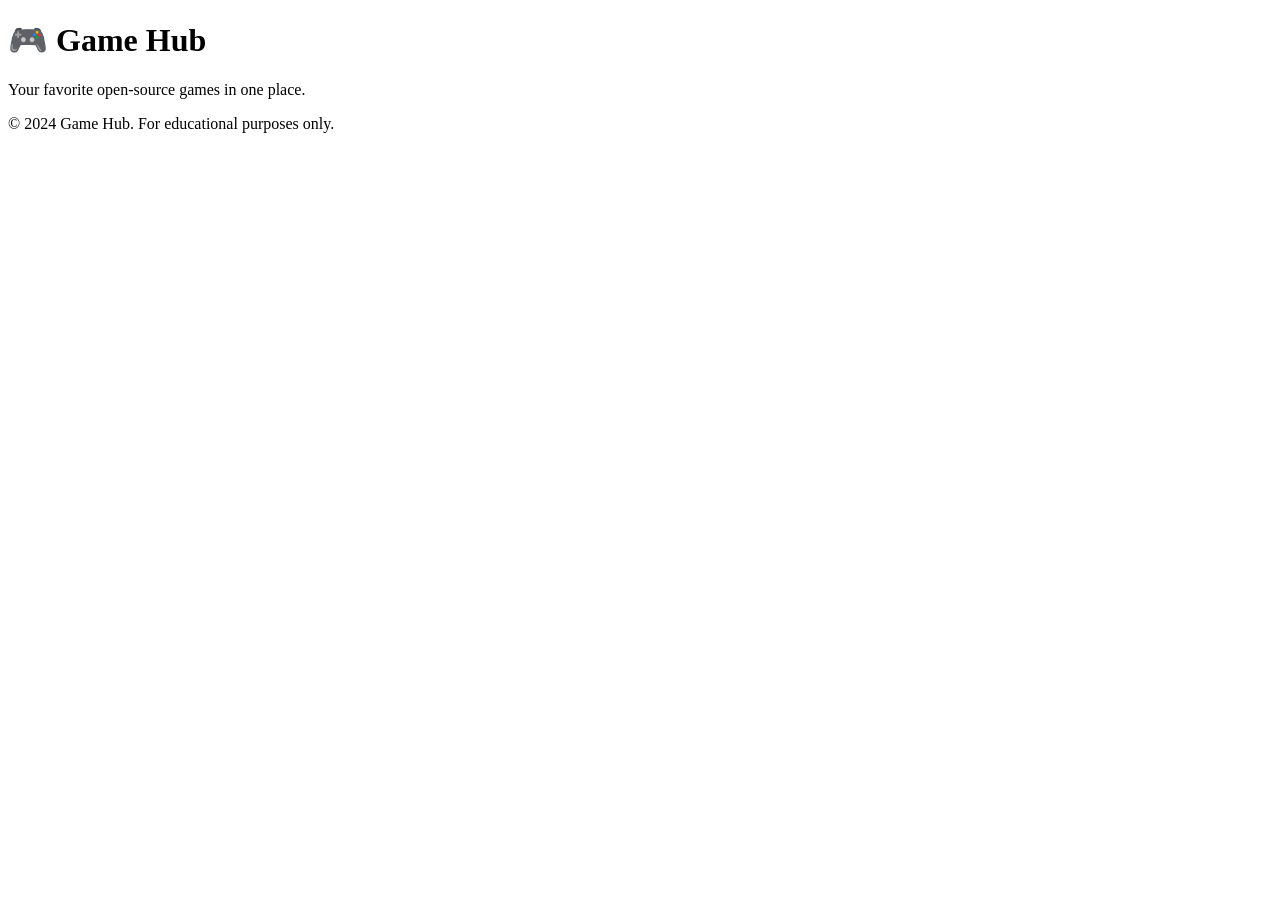
==== index.html @ 19670aff "Update index.html" ====
<!DOCTYPE html>
<html lang="en">
<head>
    <meta charset="UTF-8">
    <meta name="viewport" content="width=device-width, initial-scale=1.0">
    <title>My Game Hub</title>
    <link rel="stylesheet" href="style.css">
</head>
<body>
    <header>
        <h1>🎮 Game Hub</h1>
        <p>Your favorite open-source games in one place.</p>
    </header>

    <main id="game-container">
        <!-- Games will be loaded here by JavaScript -->
    </main>

    <footer>
        <p>&copy; 2024 Game Hub. For educational purposes only.</p>
    </footer>

    <script src="script.js"></script>
</body>
</html>
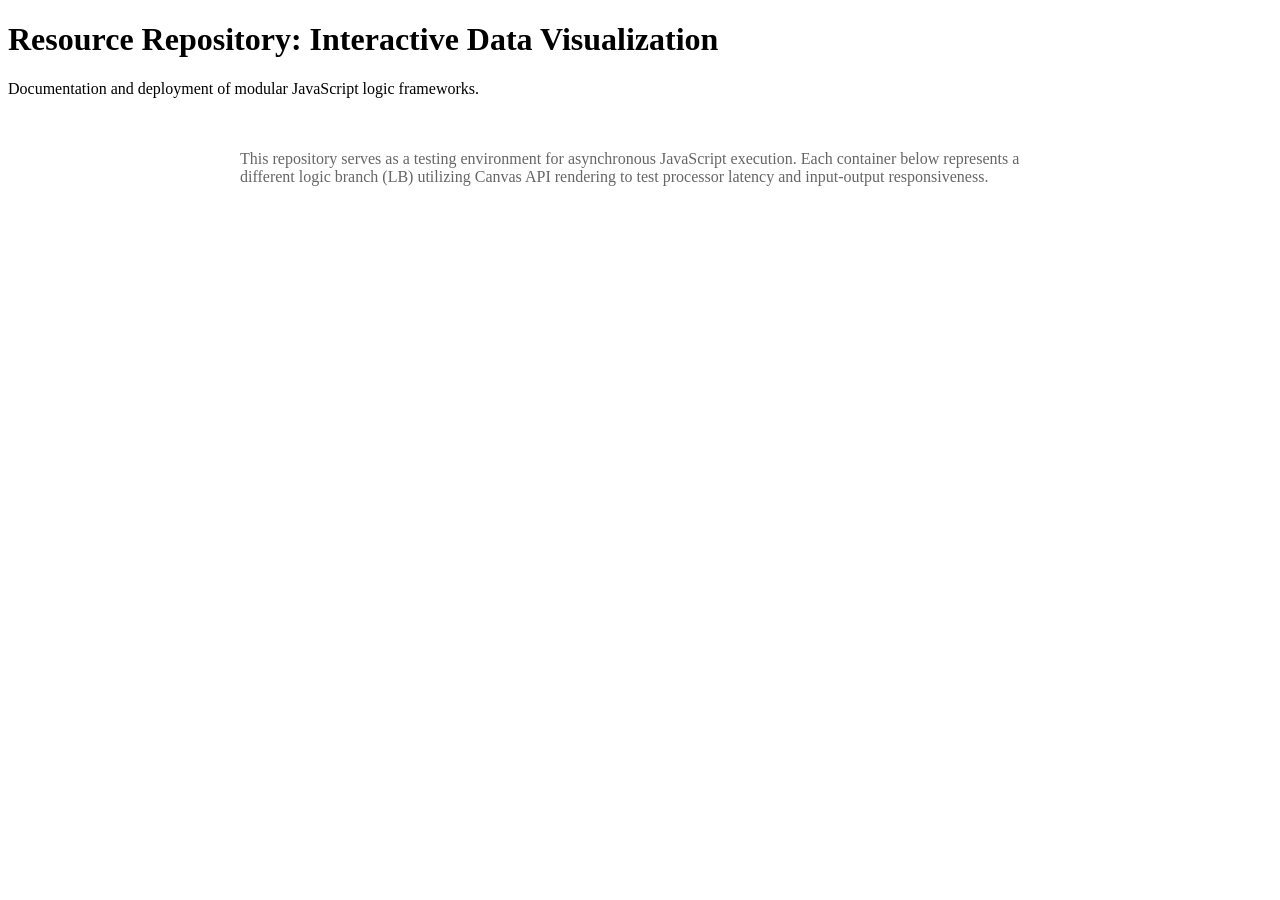
==== commit 648b32d5: "Update index.html" ====
--- a/index.html
+++ b/index.html
@@ -3,23 +3,25 @@
 <head>
     <meta charset="UTF-8">
     <meta name="viewport" content="width=device-width, initial-scale=1.0">
-    <title>My Game Hub</title>
-    <link rel="stylesheet" href="style.css">
+    <title>Module Documentation - JS Interaction Labs</title>
+    <link rel="stylesheet" href="system-styles.css">
 </head>
 <body>
     <header>
-        <h1>🎮 Game Hub</h1>
-        <p>Your favorite open-source games in one place.</p>
+        <h1>Resource Repository: Interactive Data Visualization</h1>
+        <p>Documentation and deployment of modular JavaScript logic frameworks.</p>
     </header>
 
-    <main id="game-container">
-        <!-- Games will be loaded here by JavaScript -->
+    <div id="intro-text" style="padding: 20px; max-width: 800px; margin: 0 auto; color: #666;">
+        <p>This repository serves as a testing environment for asynchronous JavaScript execution. 
+        Each container below represents a different logic branch (LB) utilizing Canvas API rendering 
+        to test processor latency and input-output responsiveness.</p>
+    </div>
+
+    <main id="logic-container">
+        <!-- Modules load here -->
     </main>
 
-    <footer>
-        <p>&copy; 2024 Game Hub. For educational purposes only.</p>
-    </footer>
-
-    <script src="script.js"></script>
+    <script src="app-logic.js"></script>
 </body>
 </html>
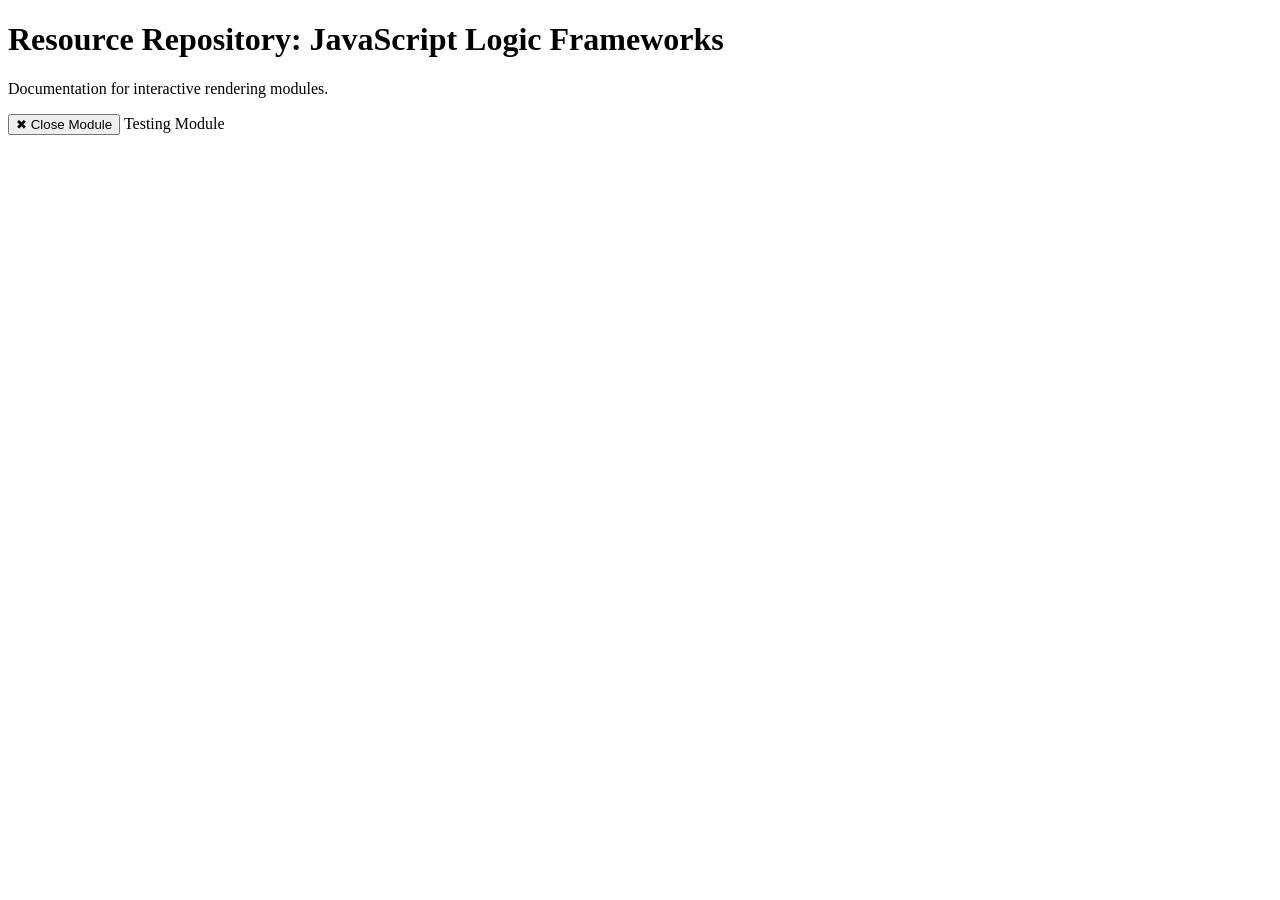
==== commit e2a97258: "Update index.html" ====
--- a/index.html
+++ b/index.html
@@ -3,24 +3,27 @@
 <head>
     <meta charset="UTF-8">
     <meta name="viewport" content="width=device-width, initial-scale=1.0">
-    <title>Module Documentation - JS Interaction Labs</title>
+    <title>Research Project - Logic Labs</title>
     <link rel="stylesheet" href="system-styles.css">
 </head>
 <body>
-    <header>
-        <h1>Resource Repository: Interactive Data Visualization</h1>
-        <p>Documentation and deployment of modular JavaScript logic frameworks.</p>
+    <header id="main-header">
+        <h1>Resource Repository: JavaScript Logic Frameworks</h1>
+        <p>Documentation for interactive rendering modules.</p>
     </header>
 
-    <div id="intro-text" style="padding: 20px; max-width: 800px; margin: 0 auto; color: #666;">
-        <p>This repository serves as a testing environment for asynchronous JavaScript execution. 
-        Each container below represents a different logic branch (LB) utilizing Canvas API rendering 
-        to test processor latency and input-output responsiveness.</p>
+    <main id="logic-container">
+        <!-- Game cards will load here -->
+    </main>
+
+    <!-- THE PLAYER OVERLAY (Hidden by default) -->
+    <div id="player-overlay">
+        <div class="player-controls">
+            <button onclick="closeModule()">✖ Close Module</button>
+            <span id="module-title">Testing Module</span>
+        </div>
+        <iframe id="game-frame" src="" frameborder="0"></iframe>
     </div>
-
-    <main id="logic-container">
-        <!-- Modules load here -->
-    </main>
 
     <script src="app-logic.js"></script>
 </body>
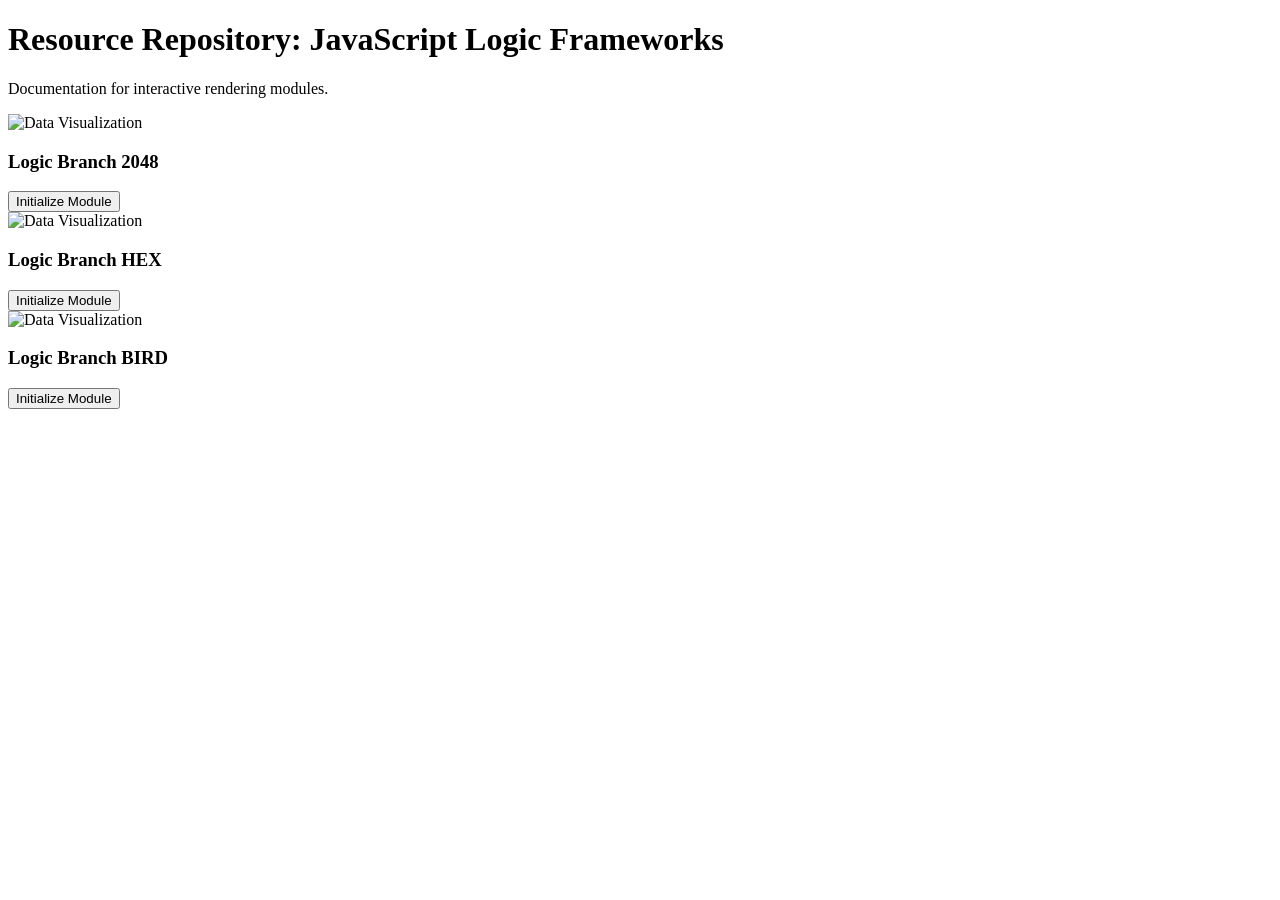
==== commit ae52f244: "Update index.html" ====
--- a/index.html
+++ b/index.html
@@ -5,6 +5,10 @@
     <meta name="viewport" content="width=device-width, initial-scale=1.0">
     <title>Research Project - Logic Labs</title>
     <link rel="stylesheet" href="system-styles.css">
+    <style>
+        /* This ensures the player is hidden immediately if the CSS file fails to load */
+        #player-overlay { display: none; }
+    </style>
 </head>
 <body>
     <header id="main-header">
@@ -13,10 +17,10 @@
     </header>
 
     <main id="logic-container">
-        <!-- Game cards will load here -->
+        <!-- Game cards will load here via JavaScript -->
     </main>
 
-    <!-- THE PLAYER OVERLAY (Hidden by default) -->
+    <!-- THE PLAYER OVERLAY -->
     <div id="player-overlay">
         <div class="player-controls">
             <button onclick="closeModule()">✖ Close Module</button>
--- a/system-styles.css
+++ b/system-styles.css
@@ -0,0 +1,37 @@
+/* Existing styles... (keep your header and card styles from before) */
+
+/* The Fullscreen Player */
+#player-overlay {
+    display: none; /* Hidden until clicked */
+    position: fixed;
+    top: 0;
+    left: 0;
+    width: 100%;
+    height: 100%;
+    background: #000;
+    z-index: 1000;
+}
+
+.player-controls {
+    background: #24292e;
+    color: white;
+    padding: 10px;
+    display: flex;
+    justify-content: space-between;
+    align-items: center;
+}
+
+.player-controls button {
+    background: #d73a49;
+    color: white;
+    border: none;
+    padding: 5px 15px;
+    cursor: pointer;
+    border-radius: 4px;
+}
+
+#game-frame {
+    width: 100%;
+    height: calc(100% - 45px); /* Subtracts the height of the control bar */
+    background: white;
+}
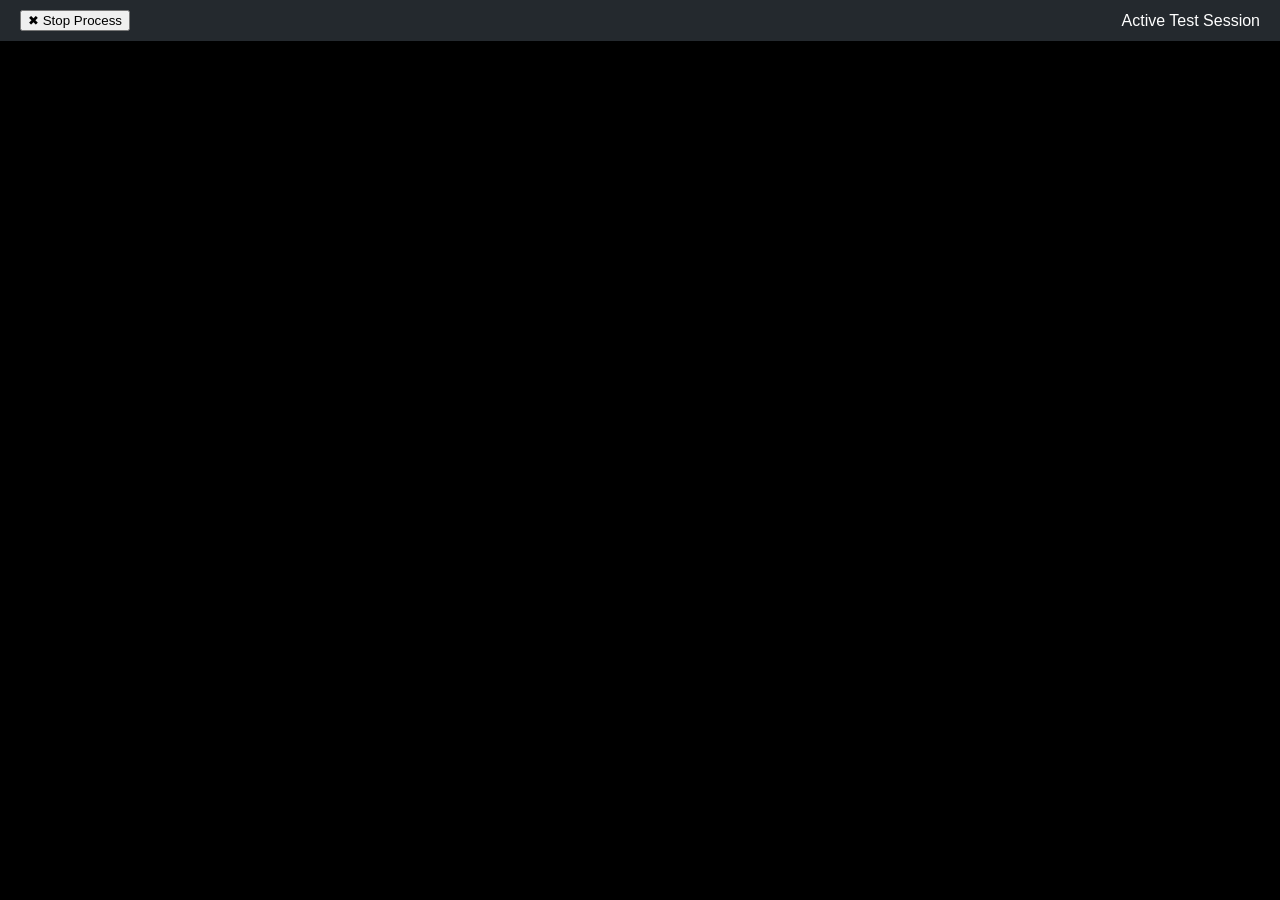
==== commit 4b5ba44e: "Update index.html" ====
--- a/index.html
+++ b/index.html
@@ -3,28 +3,66 @@
 <head>
     <meta charset="UTF-8">
     <meta name="viewport" content="width=device-width, initial-scale=1.0">
-    <title>Research Project - Logic Labs</title>
+    <title>Documentation | JS-Logic Framework</title>
     <link rel="stylesheet" href="system-styles.css">
-    <style>
-        /* This ensures the player is hidden immediately if the CSS file fails to load */
-        #player-overlay { display: none; }
-    </style>
 </head>
 <body>
-    <header id="main-header">
-        <h1>Resource Repository: JavaScript Logic Frameworks</h1>
-        <p>Documentation for interactive rendering modules.</p>
-    </header>
+    <div class="app-container">
+        <!-- SIDEBAR -->
+        <aside class="sidebar">
+            <div class="logo">JS-Logic <span>v4.2</span></div>
+            <nav>
+                <p class="nav-label">Documentation</p>
+                <ul>
+                    <li><a href="#" onclick="showArticle('intro')">Introduction</a></li>
+                    <li><a href="#" onclick="showArticle('api')">API Endpoints</a></li>
+                    <li><a href="#" onclick="showArticle('rendering')">Canvas Rendering</a></li>
+                </ul>
+                <p class="nav-label">Developer Tools</p>
+                <ul>
+                    <li><a href="#" class="special-link" onclick="showEditor()">💻 Script Editor</a></li>
+                </ul>
+            </nav>
+        </aside>
 
-    <main id="logic-container">
-        <!-- Game cards will load here via JavaScript -->
-    </main>
+        <!-- MAIN CONTENT -->
+        <main class="content-area">
+            <!-- Article Section -->
+            <section id="article-view">
+                <div id="article-content">
+                    <!-- Default Article -->
+                    <h1>Introduction to JS-Logic</h1>
+                    <p>The JS-Logic framework is designed for high-performance data processing and visualization. It utilizes a modular approach to handle complex calculations in the browser environment.</p>
+                    <p>Use the sidebar to navigate through the technical specifications or use the Script Editor to test custom rendering logic.</p>
+                </div>
+            </section>
 
-    <!-- THE PLAYER OVERLAY -->
+            <!-- Script Editor Section (Hidden by default) -->
+            <section id="editor-view" style="display: none;">
+                <div class="editor-header">
+                    <span>File Explorer: project_root/src/logic/</span>
+                </div>
+                <div class="editor-layout">
+                    <div class="file-list" id="editor-files">
+                        <!-- Game list will load here as "scripts" -->
+                    </div>
+                    <div class="code-pane">
+                        <div class="code-header">
+                            <span id="current-filename">Select a file...</span>
+                            <button id="test-btn" class="test-btn" style="display: none;">▶ Run Test</button>
+                        </div>
+                        <pre id="code-display">// Select a script from the left to view the logic modules.</pre>
+                    </div>
+                </div>
+            </section>
+        </main>
+    </div>
+
+    <!-- GAME OVERLAY (Your existing player) -->
     <div id="player-overlay">
         <div class="player-controls">
-            <button onclick="closeModule()">✖ Close Module</button>
-            <span id="module-title">Testing Module</span>
+            <button onclick="closeModule()">✖ Stop Process</button>
+            <span id="module-title">Active Test Session</span>
         </div>
         <iframe id="game-frame" src="" frameborder="0"></iframe>
     </div>
--- a/system-styles.css
+++ b/system-styles.css
@@ -1,37 +1,73 @@
-/* Existing styles... (keep your header and card styles from before) */
+body {
+    font-family: Arial, sans-serif;
+    background-color: #f6f8fa;
+    color: #24292e;
+    margin: 0;
+    text-align: center;
+}
 
-/* The Fullscreen Player */
+header {
+    background-color: #24292e;
+    color: white;
+    padding: 30px;
+    border-bottom: 3px solid #2ea44f;
+}
+
+#logic-container {
+    display: flex;
+    flex-wrap: wrap;
+    gap: 20px;
+    padding: 40px;
+    justify-content: center;
+}
+
+.data-module-card {
+    background: white;
+    border: 1px solid #d1d5da;
+    border-radius: 8px;
+    width: 250px;
+    padding: 15px;
+    box-shadow: 0 2px 5px rgba(0,0,0,0.1);
+}
+
+.data-module-card img {
+    width: 100%;
+    border-radius: 4px;
+}
+
+.btn-launch {
+    background-color: #2ea44f;
+    color: white;
+    border: none;
+    padding: 10px 20px;
+    border-radius: 5px;
+    cursor: pointer;
+    font-weight: bold;
+    margin-top: 10px;
+    width: 100%;
+}
+
+/* FULLSCREEN PLAYER */
 #player-overlay {
-    display: none; /* Hidden until clicked */
     position: fixed;
     top: 0;
     left: 0;
     width: 100%;
     height: 100%;
     background: #000;
-    z-index: 1000;
+    z-index: 9999;
 }
 
 .player-controls {
     background: #24292e;
     color: white;
-    padding: 10px;
+    padding: 10px 20px;
     display: flex;
     justify-content: space-between;
     align-items: center;
 }
 
-.player-controls button {
-    background: #d73a49;
-    color: white;
-    border: none;
-    padding: 5px 15px;
-    cursor: pointer;
-    border-radius: 4px;
-}
-
 #game-frame {
     width: 100%;
-    height: calc(100% - 45px); /* Subtracts the height of the control bar */
-    background: white;
+    height: calc(100% - 50px);
 }
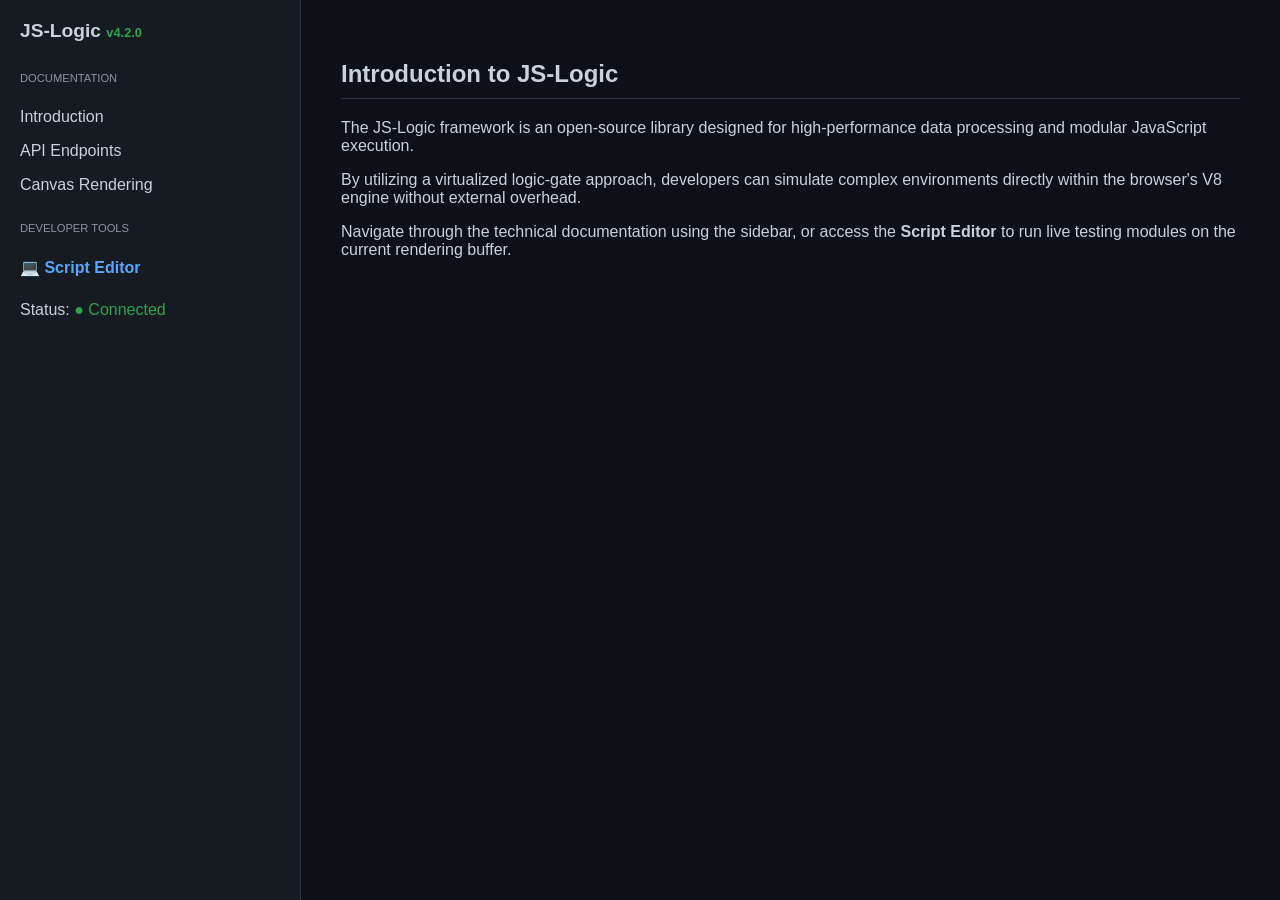
==== commit 50e0c6f0: "Update index.html" ====
--- a/index.html
+++ b/index.html
@@ -7,66 +7,83 @@
     <link rel="stylesheet" href="system-styles.css">
 </head>
 <body>
+
     <div class="app-container">
         <!-- SIDEBAR -->
         <aside class="sidebar">
-            <div class="logo">JS-Logic <span>v4.2</span></div>
+            <div class="logo">JS-Logic <span>v4.2.0</span></div>
             <nav>
                 <p class="nav-label">Documentation</p>
                 <ul>
-                    <li><a href="#" onclick="showArticle('intro')">Introduction</a></li>
-                    <li><a href="#" onclick="showArticle('api')">API Endpoints</a></li>
-                    <li><a href="#" onclick="showArticle('rendering')">Canvas Rendering</a></li>
+                    <li><a href="javascript:void(0)" onclick="showArticle('intro')">Introduction</a></li>
+                    <li><a href="javascript:void(0)" onclick="showArticle('api')">API Endpoints</a></li>
+                    <li><a href="javascript:void(0)" onclick="showArticle('rendering')">Canvas Rendering</a></li>
                 </ul>
                 <p class="nav-label">Developer Tools</p>
                 <ul>
-                    <li><a href="#" class="special-link" onclick="showEditor()">💻 Script Editor</a></li>
+                    <!-- THE HIDDEN ENTRANCE -->
+                    <li><a href="javascript:void(0)" class="special-link" onclick="showEditor()">💻 Script Editor</a></li>
                 </ul>
             </nav>
+            <div class="sidebar-footer">
+                Status: <span style="color: #2ea44f;">● Connected</span>
+            </div>
         </aside>
 
-        <!-- MAIN CONTENT -->
+        <!-- MAIN CONTENT AREA -->
         <main class="content-area">
-            <!-- Article Section -->
+            
+            <!-- SECTION 1: ARTICLES (Boring text) -->
             <section id="article-view">
                 <div id="article-content">
-                    <!-- Default Article -->
                     <h1>Introduction to JS-Logic</h1>
-                    <p>The JS-Logic framework is designed for high-performance data processing and visualization. It utilizes a modular approach to handle complex calculations in the browser environment.</p>
-                    <p>Use the sidebar to navigate through the technical specifications or use the Script Editor to test custom rendering logic.</p>
+                    <p>The JS-Logic framework is an open-source library designed for high-performance data processing and modular JavaScript execution.</p>
+                    <p>By utilizing a virtualized logic-gate approach, developers can simulate complex environments directly within the browser's V8 engine without external overhead.</p>
+                    <p>Navigate through the technical documentation using the sidebar, or access the <strong>Script Editor</strong> to run live testing modules on the current rendering buffer.</p>
                 </div>
             </section>
 
-            <!-- Script Editor Section (Hidden by default) -->
+            <!-- SECTION 2: SCRIPT EDITOR (The Game Hub) -->
             <section id="editor-view" style="display: none;">
-                <div class="editor-header">
-                    <span>File Explorer: project_root/src/logic/</span>
+                <div class="editor-header-bar">
+                    <span>File Explorer: project_root / src / testing / logic_modules</span>
                 </div>
+                
                 <div class="editor-layout">
+                    <!-- File Selection Column -->
                     <div class="file-list" id="editor-files">
-                        <!-- Game list will load here as "scripts" -->
+                        <!-- JS-Logic.js will inject names like 'snake_control.js' here -->
                     </div>
+
+                    <!-- Code Display Column -->
                     <div class="code-pane">
                         <div class="code-header">
-                            <span id="current-filename">Select a file...</span>
+                            <span id="current-filename">Select a file to view source...</span>
+                            <!-- THE "TEST" BUTTON -->
                             <button id="test-btn" class="test-btn" style="display: none;">▶ Run Test</button>
                         </div>
-                        <pre id="code-display">// Select a script from the left to view the logic modules.</pre>
+                        <pre id="code-display">// JS-Logic Framework Code Viewer
+// Please select a module from the file explorer to begin testing.</pre>
                     </div>
                 </div>
             </section>
         </main>
     </div>
 
-    <!-- GAME OVERLAY (Your existing player) -->
+    <!-- SECTION 3: THE PLAYER OVERLAY (The actual game window) -->
     <div id="player-overlay">
         <div class="player-controls">
-            <button onclick="closeModule()">✖ Stop Process</button>
-            <span id="module-title">Active Test Session</span>
+            <div class="control-info">
+                <span class="status-dot"></span>
+                <span id="module-title">Active Test Session</span>
+            </div>
+            <button class="close-btn" onclick="closeModule()">✖ Stop Process</button>
         </div>
         <iframe id="game-frame" src="" frameborder="0"></iframe>
     </div>
 
+    <!-- LINK TO YOUR JAVASCRIPT -->
     <script src="app-logic.js"></script>
+
 </body>
 </html>
--- a/system-styles.css
+++ b/system-styles.css
@@ -1,73 +1,48 @@
-body {
-    font-family: Arial, sans-serif;
-    background-color: #f6f8fa;
-    color: #24292e;
-    margin: 0;
-    text-align: center;
+:root {
+    --bg-dark: #0d1117;
+    --bg-sidebar: #161b22;
+    --accent: #2ea44f;
+    --border: #30363d;
+    --text-main: #c9d1d9;
+    --text-dim: #8b949e;
 }
 
-header {
-    background-color: #24292e;
-    color: white;
-    padding: 30px;
-    border-bottom: 3px solid #2ea44f;
+body, html {
+    margin: 0; padding: 0;
+    height: 100%; font-family: -apple-system, sans-serif;
+    background: var(--bg-dark); color: var(--text-main);
 }
 
-#logic-container {
-    display: flex;
-    flex-wrap: wrap;
-    gap: 20px;
-    padding: 40px;
-    justify-content: center;
+.app-container { display: flex; height: 100vh; }
+
+/* Sidebar */
+.sidebar {
+    width: 260px; background: var(--bg-sidebar);
+    border-right: 1px solid var(--border); padding: 20px;
 }
+.logo { font-weight: bold; font-size: 1.2rem; margin-bottom: 30px; }
+.logo span { color: var(--accent); font-size: 0.8rem; }
+.nav-label { color: var(--text-dim); font-size: 0.7rem; text-transform: uppercase; margin-top: 20px; }
+nav ul { list-style: none; padding: 0; }
+nav li a { display: block; padding: 8px 0; color: var(--text-main); text-decoration: none; cursor: pointer; }
+nav li a:hover { color: var(--accent); }
+.special-link { color: #58a6ff !important; font-weight: bold; }
 
-.data-module-card {
-    background: white;
-    border: 1px solid #d1d5da;
-    border-radius: 8px;
-    width: 250px;
-    padding: 15px;
-    box-shadow: 0 2px 5px rgba(0,0,0,0.1);
-}
+/* Main Content */
+.content-area { flex: 1; padding: 40px; overflow-y: auto; }
+h1 { border-bottom: 1px solid var(--border); padding-bottom: 10px; }
 
-.data-module-card img {
-    width: 100%;
-    border-radius: 4px;
-}
+/* Fake Editor */
+.editor-layout { display: flex; height: 500px; border: 1px solid var(--border); background: #010409; }
+.file-list { width: 200px; border-right: 1px solid var(--border); padding: 10px; font-family: monospace; }
+.file-item { padding: 5px; cursor: pointer; color: var(--text-dim); font-size: 0.9rem; }
+.file-item:hover { color: var(--accent); }
+.code-pane { flex: 1; display: flex; flex-direction: column; }
+.code-header { background: #161b22; padding: 10px; display: flex; justify-content: space-between; align-items: center; border-bottom: 1px solid var(--border); }
+#code-display { padding: 20px; margin: 0; color: #79c0ff; font-family: 'Courier New', monospace; overflow: auto; }
+.test-btn { background: var(--accent); color: white; border: none; padding: 5px 15px; border-radius: 4px; cursor: pointer; font-weight: bold; }
 
-.btn-launch {
-    background-color: #2ea44f;
-    color: white;
-    border: none;
-    padding: 10px 20px;
-    border-radius: 5px;
-    cursor: pointer;
-    font-weight: bold;
-    margin-top: 10px;
-    width: 100%;
-}
-
-/* FULLSCREEN PLAYER */
-#player-overlay {
-    position: fixed;
-    top: 0;
-    left: 0;
-    width: 100%;
-    height: 100%;
-    background: #000;
-    z-index: 9999;
-}
-
-.player-controls {
-    background: #24292e;
-    color: white;
-    padding: 10px 20px;
-    display: flex;
-    justify-content: space-between;
-    align-items: center;
-}
-
-#game-frame {
-    width: 100%;
-    height: calc(100% - 50px);
-}
+/* Overlay (Existing) */
+#player-overlay { display: none; position: fixed; top: 0; left: 0; width: 100%; height: 100%; background: #000; z-index: 1000; }
+.player-controls { background: var(--bg-sidebar); padding: 10px; display: flex; justify-content: space-between; align-items: center; }
+#game-frame { width: 100%; height: calc(100% - 50px); }
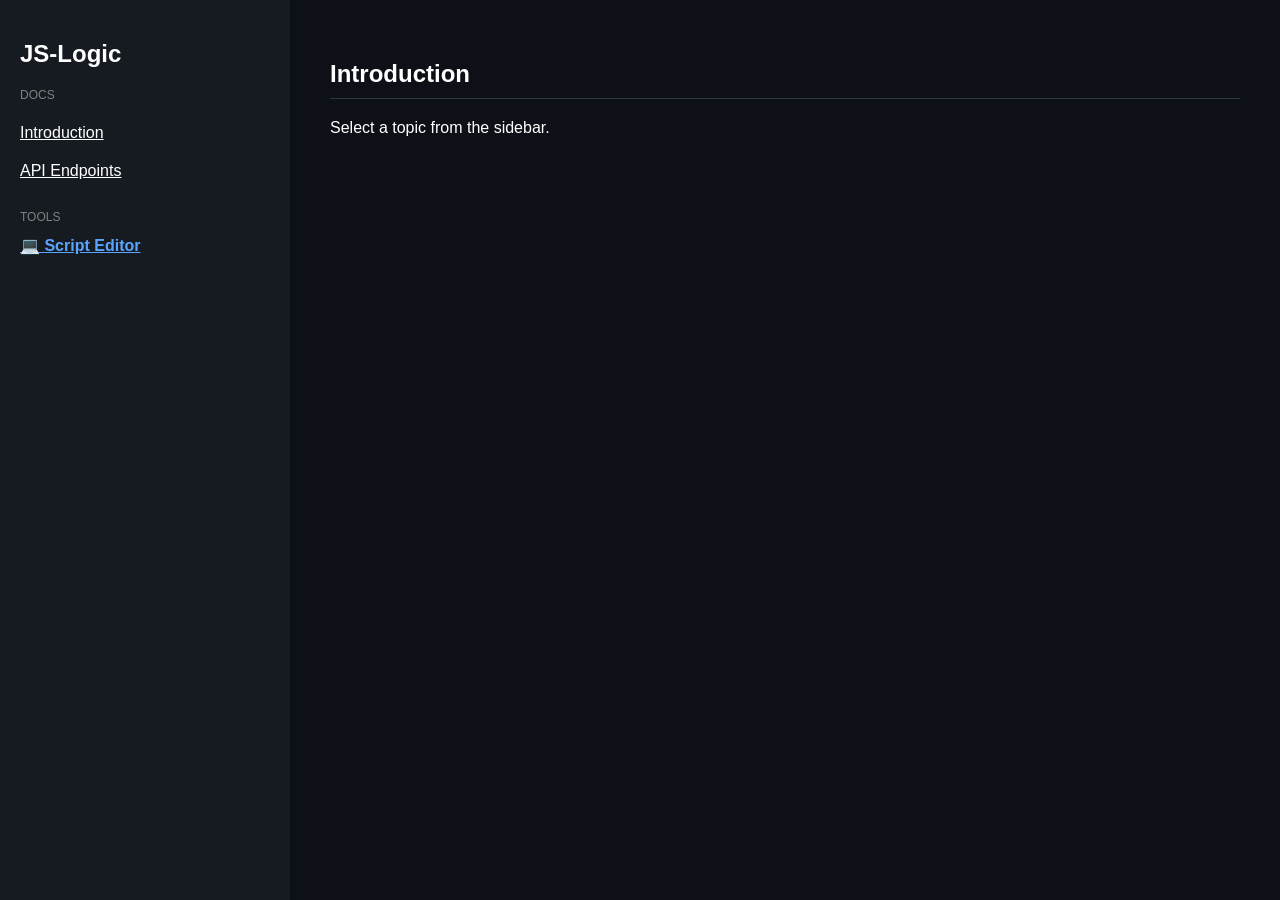
==== commit 59ec7040: "Update index.html" ====
--- a/index.html
+++ b/index.html
@@ -1,89 +1,59 @@
 <!DOCTYPE html>
-<html lang="en">
+<html>
 <head>
     <meta charset="UTF-8">
-    <meta name="viewport" content="width=device-width, initial-scale=1.0">
-    <title>Documentation | JS-Logic Framework</title>
+    <title>Documentation | JS-Logic</title>
     <link rel="stylesheet" href="system-styles.css">
 </head>
 <body>
 
-    <div class="app-container">
+    <div style="display: flex; height: 100vh; font-family: sans-serif;">
         <!-- SIDEBAR -->
-        <aside class="sidebar">
-            <div class="logo">JS-Logic <span>v4.2.0</span></div>
+        <aside style="width: 250px; background: #161b22; color: white; padding: 20px;">
+            <h2>JS-Logic</h2>
             <nav>
-                <p class="nav-label">Documentation</p>
-                <ul>
-                    <li><a href="javascript:void(0)" onclick="showArticle('intro')">Introduction</a></li>
-                    <li><a href="javascript:void(0)" onclick="showArticle('api')">API Endpoints</a></li>
-                    <li><a href="javascript:void(0)" onclick="showArticle('rendering')">Canvas Rendering</a></li>
-                </ul>
-                <p class="nav-label">Developer Tools</p>
-                <ul>
-                    <!-- THE HIDDEN ENTRANCE -->
-                    <li><a href="javascript:void(0)" class="special-link" onclick="showEditor()">💻 Script Editor</a></li>
-                </ul>
+                <p style="color: grey; font-size: 12px;">DOCS</p>
+                <a href="javascript:void(0)" onclick="showArticle('intro')" style="color: white; display: block; padding: 10px 0;">Introduction</a>
+                <a href="javascript:void(0)" onclick="showArticle('api')" style="color: white; display: block; padding: 10px 0;">API Endpoints</a>
+                
+                <p style="color: grey; font-size: 12px; margin-top: 20px;">TOOLS</p>
+                <a href="javascript:void(0)" onclick="showEditor()" style="color: #58a6ff; display: block; font-weight: bold;">💻 Script Editor</a>
             </nav>
-            <div class="sidebar-footer">
-                Status: <span style="color: #2ea44f;">● Connected</span>
-            </div>
         </aside>
 
-        <!-- MAIN CONTENT AREA -->
-        <main class="content-area">
+        <!-- CONTENT -->
+        <main style="flex: 1; padding: 40px; background: #0d1117; color: white;">
             
-            <!-- SECTION 1: ARTICLES (Boring text) -->
             <section id="article-view">
                 <div id="article-content">
-                    <h1>Introduction to JS-Logic</h1>
-                    <p>The JS-Logic framework is an open-source library designed for high-performance data processing and modular JavaScript execution.</p>
-                    <p>By utilizing a virtualized logic-gate approach, developers can simulate complex environments directly within the browser's V8 engine without external overhead.</p>
-                    <p>Navigate through the technical documentation using the sidebar, or access the <strong>Script Editor</strong> to run live testing modules on the current rendering buffer.</p>
+                    <h1>Introduction</h1>
+                    <p>Select a topic from the sidebar.</p>
                 </div>
             </section>
 
-            <!-- SECTION 2: SCRIPT EDITOR (The Game Hub) -->
             <section id="editor-view" style="display: none;">
-                <div class="editor-header-bar">
-                    <span>File Explorer: project_root / src / testing / logic_modules</span>
-                </div>
-                
-                <div class="editor-layout">
-                    <!-- File Selection Column -->
-                    <div class="file-list" id="editor-files">
-                        <!-- JS-Logic.js will inject names like 'snake_control.js' here -->
-                    </div>
-
-                    <!-- Code Display Column -->
-                    <div class="code-pane">
-                        <div class="code-header">
-                            <span id="current-filename">Select a file to view source...</span>
-                            <!-- THE "TEST" BUTTON -->
-                            <button id="test-btn" class="test-btn" style="display: none;">▶ Run Test</button>
+                <div style="display: flex; border: 1px solid #333; height: 400px;">
+                    <div id="editor-files" style="width: 200px; border-right: 1px solid #333; background: #010409;"></div>
+                    <div style="flex: 1; display: flex; flex-direction: column;">
+                        <div style="padding: 10px; background: #161b22; display: flex; justify-content: space-between;">
+                            <span id="current-filename">Select a file...</span>
+                            <button id="test-btn" style="display: none; background: #2ea44f; color: white; border: none; padding: 5px 10px; cursor: pointer;">▶ Run Test</button>
                         </div>
-                        <pre id="code-display">// JS-Logic Framework Code Viewer
-// Please select a module from the file explorer to begin testing.</pre>
+                        <pre id="code-display" style="padding: 20px; color: #79c0ff;">// Source will appear here</pre>
                     </div>
                 </div>
             </section>
         </main>
     </div>
 
-    <!-- SECTION 3: THE PLAYER OVERLAY (The actual game window) -->
-    <div id="player-overlay">
-        <div class="player-controls">
-            <div class="control-info">
-                <span class="status-dot"></span>
-                <span id="module-title">Active Test Session</span>
-            </div>
-            <button class="close-btn" onclick="closeModule()">✖ Stop Process</button>
+    <!-- PLAYER -->
+    <div id="player-overlay" style="display: none; position: fixed; top: 0; left: 0; width: 100%; height: 100%; background: black; z-index: 9999;">
+        <div style="background: #161b22; padding: 10px; color: white;">
+            <button onclick="closeModule()" style="background: #d73a49; color: white; border: none; padding: 5px 10px; cursor: pointer;">✖ Close</button>
         </div>
-        <iframe id="game-frame" src="" frameborder="0"></iframe>
+        <iframe id="game-frame" style="width: 100%; height: calc(100% - 45px); border: none;"></iframe>
     </div>
 
-    <!-- LINK TO YOUR JAVASCRIPT -->
     <script src="app-logic.js"></script>
-
 </body>
 </html>
